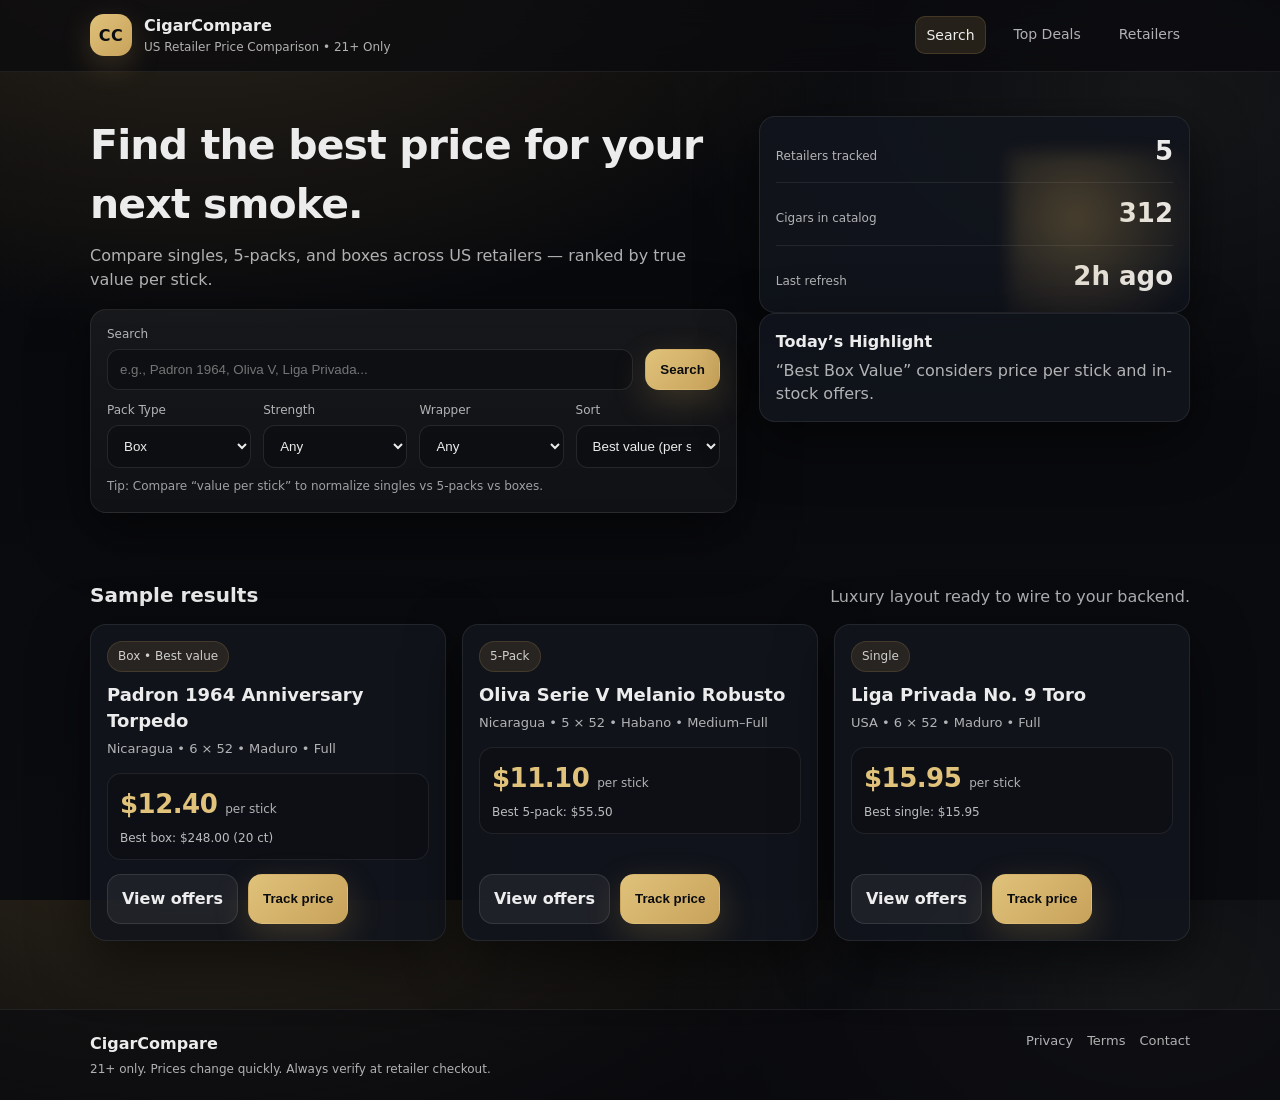
==== index.html @ f7f1624f "Add files via upload" ====
<!DOCTYPE html>
<html lang="en">
<head>
  <meta charset="UTF-8" />
  <meta name="viewport" content="width=device-width, initial-scale=1"/>
  <title>CigarCompare — Luxury Price Comparison</title>
  <link rel="stylesheet" href="cigarcompare.css">
</head>
<body>

<header class="site-header">
  <div class="container header-inner">
    <div class="brand">
      <div class="brand-mark">CC</div>
      <div class="brand-text">
        <div class="brand-name">CigarCompare</div>
        <div class="brand-tag">US Retailer Price Comparison • 21+ Only</div>
      </div>
    </div>

    <nav class="nav">
      <a href="#" class="nav-link is-active">Search</a>
      <a href="#" class="nav-link">Top Deals</a>
      <a href="#" class="nav-link">Retailers</a>
    </nav>
  </div>
</header>

<main>
  <section class="hero">
    <div class="container hero-inner">
      <div class="hero-copy">
        <h1>Find the best price for your next smoke.</h1>
        <p class="subhead">
          Compare singles, 5-packs, and boxes across US retailers — ranked by true value per stick.
        </p>

        <div class="search-panel">
          <div class="search-row">
            <div class="field">
              <label for="q">Search</label>
              <input id="q" type="text" placeholder="e.g., Padron 1964, Oliva V, Liga Privada..." />
            </div>
            <button class="btn btn-primary">Search</button>
          </div>

          <div class="filter-row">
            <div class="field">
              <label>Pack Type</label>
              <select>
                <option value="box">Box</option>
                <option value="five_pack">5 Pack</option>
                <option value="single">Single</option>
              </select>
            </div>

            <div class="field">
              <label>Strength</label>
              <select>
                <option>Any</option>
                <option>Mild</option>
                <option>Medium</option>
                <option>Full</option>
              </select>
            </div>

            <div class="field">
              <label>Wrapper</label>
              <select>
                <option>Any</option>
                <option>Maduro</option>
                <option>Connecticut</option>
                <option>Habano</option>
              </select>
            </div>

            <div class="field">
              <label>Sort</label>
              <select>
                <option>Best value (per stick)</option>
                <option>Lowest total price</option>
                <option>Most retailers</option>
              </select>
            </div>
          </div>

          <div class="micro">
            Tip: Compare “value per stick” to normalize singles vs 5-packs vs boxes.
          </div>
        </div>
      </div>

      <aside class="hero-aside">
        <div class="stat-card">
          <div class="stat">
            <div class="stat-label">Retailers tracked</div>
            <div class="stat-value">5</div>
          </div>
          <div class="divider"></div>
          <div class="stat">
            <div class="stat-label">Cigars in catalog</div>
            <div class="stat-value">312</div>
          </div>
          <div class="divider"></div>
          <div class="stat">
            <div class="stat-label">Last refresh</div>
            <div class="stat-value">2h ago</div>
          </div>
          <div class="glow"></div>
        </div>

        <div class="note-card">
          <div class="note-title">Today’s Highlight</div>
          <div class="note-text">
            “Best Box Value” considers price per stick and in-stock offers.
          </div>
        </div>
      </aside>
    </div>
  </section>

  <section class="container section">
    <div class="section-head">
      <h2>Sample results</h2>
      <p class="section-sub">Luxury layout ready to wire to your backend.</p>
    </div>

    <div class="grid">
      <article class="cigar-card">
        <div class="cigar-meta">
          <div class="badge">Box • Best value</div>
          <h3><a href="cigar.html">Padron 1964 Anniversary Torpedo</a></h3>
          <p>Nicaragua • 6 × 52 • Maduro • Full</p>
        </div>

        <div class="price-block">
          <div class="price-top">
            <div class="price">$12.40</div>
            <div class="price-unit">per stick</div>
          </div>
          <div class="price-sub">Best box: $248.00 (20 ct)</div>
        </div>

        <div class="actions">
          <a class="btn btn-ghost" href="cigar.html">View offers</a>
          <button class="btn btn-primary">Track price</button>
        </div>
      </article>

      <article class="cigar-card">
        <div class="cigar-meta">
          <div class="badge">5-Pack</div>
          <h3><a href="cigar.html">Oliva Serie V Melanio Robusto</a></h3>
          <p>Nicaragua • 5 × 52 • Habano • Medium–Full</p>
        </div>

        <div class="price-block">
          <div class="price-top">
            <div class="price">$11.10</div>
            <div class="price-unit">per stick</div>
          </div>
          <div class="price-sub">Best 5-pack: $55.50</div>
        </div>

        <div class="actions">
          <a class="btn btn-ghost" href="cigar.html">View offers</a>
          <button class="btn btn-primary">Track price</button>
        </div>
      </article>

      <article class="cigar-card">
        <div class="cigar-meta">
          <div class="badge">Single</div>
          <h3><a href="cigar.html">Liga Privada No. 9 Toro</a></h3>
          <p>USA • 6 × 52 • Maduro • Full</p>
        </div>

        <div class="price-block">
          <div class="price-top">
            <div class="price">$15.95</div>
            <div class="price-unit">per stick</div>
          </div>
          <div class="price-sub">Best single: $15.95</div>
        </div>

        <div class="actions">
          <a class="btn btn-ghost" href="cigar.html">View offers</a>
          <button class="btn btn-primary">Track price</button>
        </div>
      </article>
    </div>
  </section>
</main>

<footer class="site-footer">
  <div class="container footer-inner">
    <div class="footer-left">
      <div class="footer-brand">CigarCompare</div>
      <div class="footer-note">21+ only. Prices change quickly. Always verify at retailer checkout.</div>
    </div>
    <div class="footer-right">
      <a href="#">Privacy</a>
      <a href="#">Terms</a>
      <a href="#">Contact</a>
    </div>
  </div>
</footer>

</body>
</html>
---- cigarcompare.css ----
/* ---------- Base / Theme ---------- */
:root{
  --bg: #0b0c10;
  --panel: #101218;
  --panel-2: #0f1117;
  --card: rgba(18, 21, 29, 0.88);
  --card-border: rgba(255, 255, 255, 0.08);

  --text: rgba(255, 255, 255, 0.92);
  --muted: rgba(255, 255, 255, 0.68);
  --soft: rgba(255, 255, 255, 0.12);

  --gold: #c8a25a;
  --gold-2: #e0c27b;
  --good: #3bd67f;
  --bad: #ff6b6b;

  --radius: 16px;
  --radius-sm: 12px;
  --shadow: 0 18px 55px rgba(0,0,0,0.55);
}

*{ box-sizing:border-box; }
html,body{ height:100%; }
body{
  margin:0;
  color:var(--text);
  background:
    radial-gradient(1200px 700px at 15% -10%, rgba(200,162,90,0.20), transparent 60%),
    radial-gradient(900px 600px at 90% 10%, rgba(255,255,255,0.06), transparent 55%),
    linear-gradient(180deg, #07080b, var(--bg));
  font-family: ui-sans-serif, system-ui, -apple-system, Segoe UI, Roboto, Arial, sans-serif;
  line-height:1.45;
}

a{ color:inherit; text-decoration:none; }
a:hover{ color:var(--gold-2); }

.container{
  width:min(1100px, 92%);
  margin:0 auto;
}

.section{ padding: 38px 0; }
.section-tight{ padding: 22px 0; }
.muted{ color: var(--muted); }
.mono{ font-variant-numeric: tabular-nums; }
.gold{ color: var(--gold-2); }

/* ---------- Header ---------- */
.site-header{
  position: sticky;
  top:0;
  z-index:50;
  background: rgba(10, 11, 15, 0.72);
  backdrop-filter: blur(14px);
  border-bottom: 1px solid rgba(255,255,255,0.07);
}

.header-inner{
  display:flex;
  align-items:center;
  justify-content:space-between;
  padding: 14px 0;
}

.brand{
  display:flex;
  gap:12px;
  align-items:center;
}

.brand-mark{
  width:42px; height:42px;
  border-radius: 14px;
  display:grid; place-items:center;
  font-weight:800;
  letter-spacing:0.5px;
  color:#0b0c10;
  background: linear-gradient(135deg, var(--gold-2), var(--gold));
  box-shadow: 0 10px 30px rgba(200,162,90,0.22);
}

.brand-name{ font-weight:800; }
.brand-tag{ font-size:12px; color: var(--muted); margin-top:2px; }

.nav{ display:flex; gap:18px; }
.nav-link{
  font-size: 14px;
  color: var(--muted);
  padding: 8px 10px;
  border-radius: 10px;
}
.nav-link:hover{ background: rgba(255,255,255,0.06); color: var(--text); }
.nav-link.is-active{
  color: var(--text);
  background: rgba(200,162,90,0.14);
  border: 1px solid rgba(200,162,90,0.20);
}

/* ---------- Hero ---------- */
.hero{
  padding: 44px 0 30px;
}
.hero-inner{
  display:grid;
  grid-template-columns: 1.2fr 0.8fr;
  gap: 22px;
  align-items: start;
}

h1{
  margin:0 0 10px;
  font-size: clamp(28px, 3.2vw, 44px);
  letter-spacing: -0.02em;
}
.subhead{
  margin:0 0 18px;
  color: var(--muted);
  max-width: 60ch;
}

.search-panel{
  border-radius: var(--radius);
  background: linear-gradient(180deg, rgba(255,255,255,0.06), rgba(255,255,255,0.03));
  border: 1px solid rgba(255,255,255,0.08);
  box-shadow: var(--shadow);
  padding: 16px;
}

.search-row{
  display:flex;
  gap: 12px;
  align-items: end;
}

.field{ width:100%; }
label{
  display:block;
  font-size:12px;
  color: var(--muted);
  margin-bottom: 6px;
}

input, select{
  width:100%;
  padding: 12px 12px;
  border-radius: 12px;
  border: 1px solid rgba(255,255,255,0.10);
  background: rgba(10, 11, 15, 0.55);
  color: var(--text);
  outline: none;
}

input:focus, select:focus{
  border-color: rgba(200,162,90,0.55);
  box-shadow: 0 0 0 4px rgba(200,162,90,0.12);
}

.filter-row{
  display:grid;
  grid-template-columns: repeat(4, 1fr);
  gap: 12px;
  margin-top: 12px;
}

.micro{
  margin-top: 10px;
  font-size: 12px;
  color: rgba(255,255,255,0.60);
}

/* ---------- Buttons ---------- */
.btn{
  border: 1px solid transparent;
  border-radius: 14px;
  padding: 12px 14px;
  font-weight: 700;
  cursor: pointer;
  transition: transform .08s ease, background .15s ease, border-color .15s ease, opacity .15s ease;
  user-select:none;
}
.btn:active{ transform: translateY(1px); }

.btn-primary{
  background: linear-gradient(135deg, var(--gold-2), var(--gold));
  color: #0b0c10;
  box-shadow: 0 12px 34px rgba(200,162,90,0.22);
}
.btn-primary:hover{ filter: brightness(1.03); }

.btn-ghost{
  background: rgba(255,255,255,0.06);
  color: var(--text);
  border-color: rgba(255,255,255,0.10);
}
.btn-ghost:hover{
  border-color: rgba(200,162,90,0.35);
  background: rgba(200,162,90,0.10);
}
.btn[disabled]{
  opacity:0.55;
  cursor:not-allowed;
  filter: grayscale(0.25);
}

.btn-full{ width:100%; }

/* ---------- Aside Cards ---------- */
.stat-card, .note-card{
  position: relative;
  border-radius: var(--radius);
  background: var(--card);
  border: 1px solid var(--card-border);
  box-shadow: var(--shadow);
  padding: 16px;
  overflow:hidden;
}

.stat{
  display:flex;
  justify-content:space-between;
  align-items: baseline;
}
.stat-label{ color: var(--muted); font-size: 12px; }
.stat-value{ font-size: 26px; font-weight: 800; }

#bestPerStick{
  font-variant-numeric: tabular-nums;
  letter-spacing: -0.02em;
}

.divider{
  height:1px;
  background: rgba(255,255,255,0.08);
  margin: 12px 0;
}

.note-title{ font-weight: 800; margin-bottom: 6px; }
.note-text{ color: var(--muted); }

.glow{
  position:absolute;
  inset:auto -40px -60px auto;
  width:220px;
  height:220px;
  background: radial-gradient(circle at 30% 30%, rgba(200,162,90,0.30), transparent 60%);
  filter: blur(8px);
}

/* ---------- Section Head ---------- */
.section-head{
  display:flex;
  align-items: baseline;
  justify-content: space-between;
  gap: 16px;
  margin-bottom: 14px;
}
.section-head h2{ margin:0; font-size: 20px; }
.section-sub{ margin:0; color: var(--muted); }

/* ---------- Cards Grid ---------- */
.grid{
  display:grid;
  grid-template-columns: repeat(3, 1fr);
  gap: 16px;
}

.cigar-card{
  border-radius: var(--radius);
  background: var(--card);
  border: 1px solid var(--card-border);
  box-shadow: var(--shadow);
  padding: 16px;
  display:flex;
  flex-direction: column;
  gap: 14px;
  overflow:hidden;
}

.badge{
  display:inline-flex;
  align-items:center;
  gap: 6px;
  font-size: 12px;
  color: rgba(255,255,255,0.78);
  background: rgba(200,162,90,0.12);
  border: 1px solid rgba(200,162,90,0.18);
  padding: 6px 10px;
  border-radius: 999px;
  width: fit-content;
}

.cigar-meta h3{
  margin: 10px 0 6px;
  font-size: 18px;
}
.cigar-meta p{
  margin:0;
  color: var(--muted);
  font-size: 13px;
}

.price-block{
  border-radius: 14px;
  border: 1px solid rgba(255,255,255,0.08);
  background: rgba(0,0,0,0.18);
  padding: 12px;
}
.price-top{
  display:flex;
  align-items: baseline;
  gap: 8px;
}
.price{
  font-size: 26px;
  font-weight: 900;
  color: var(--gold-2);
  letter-spacing: -0.02em;
}
.price-unit{ color: var(--muted); font-size: 12px; }
.price-sub{ margin-top: 6px; color: rgba(255,255,255,0.72); font-size: 12px; }

.actions{
  display:flex;
  gap: 10px;
  margin-top: auto;
}

/* ---------- Detail Page ---------- */
.detail-head{
  display:grid;
  grid-template-columns: 1.2fr 0.8fr;
  gap: 16px;
  align-items:start;
}

.crumbs{
  color: rgba(255,255,255,0.60);
  font-size: 12px;
  margin-bottom: 8px;
}
.crumbs a:hover{ color: var(--gold-2); }
.crumbs span{ margin: 0 6px; opacity: .6; }

.detail-title{ margin:0 0 6px; font-size: 28px; }
.detail-sub{ margin:0 0 10px; color: var(--muted); }

.pills{ display:flex; gap: 8px; flex-wrap: wrap; }
.pill{
  font-size: 12px;
  color: rgba(255,255,255,0.78);
  border: 1px solid rgba(255,255,255,0.10);
  background: rgba(255,255,255,0.05);
  padding: 6px 10px;
  border-radius: 999px;
}

.summary-card{
  position: relative;
  border-radius: var(--radius);
  background: var(--card);
  border: 1px solid var(--card-border);
  box-shadow: var(--shadow);
  padding: 16px;
  overflow:hidden;
}
.summary-kicker{ color: var(--muted); font-size: 12px; }
.summary-price{
  font-size: 34px;
  font-weight: 900;
  color: var(--gold-2);
  margin: 6px 0 2px;
}
.summary-price span{ font-size: 14px; color: var(--muted); font-weight: 700; }
.summary-sub{ color: rgba(255,255,255,0.70); font-size: 12px; margin-bottom: 12px; }

/* ---------- Tabs ---------- */
.tabs{
  display:flex;
  gap: 10px;
  margin: 18px 0 10px;
}
.tab{
  background: rgba(255,255,255,0.06);
  border: 1px solid rgba(255,255,255,0.10);
  color: var(--text);
  padding: 10px 14px;
  border-radius: 999px;
  cursor:pointer;
  font-weight: 800;
}
.tab.is-active{
  background: rgba(200,162,90,0.16);
  border-color: rgba(200,162,90,0.28);
}

/* ---------- Card + Table ---------- */
.card{
  border-radius: var(--radius);
  background: var(--card);
  border: 1px solid var(--card-border);
  box-shadow: var(--shadow);
  padding: 14px;
}

.card-head{
  display:flex;
  justify-content: space-between;
  align-items: center;
  gap: 14px;
  padding-bottom: 10px;
  border-bottom: 1px solid rgba(255,255,255,0.08);
}
.card-head h2{ margin:0; font-size: 16px; }

.card-tools{
  display:flex;
  align-items:center;
  gap: 10px;
  flex-wrap: wrap;
}
.tool-text{ color: var(--muted); font-size: 12px; }

.select-inline{
  display:flex;
  align-items:center;
  gap: 8px;
}
.select-inline select{
  width: auto;
  padding: 10px 12px;
}

.table-wrap{ overflow:auto; margin-top: 12px; }
.lux-table{
  width:100%;
  border-collapse: collapse;
  min-width: 720px;
}

.lux-table th, .lux-table td{
  padding: 12px 10px;
  text-align:left;
  border-bottom: 1px solid rgba(255,255,255,0.07);
  vertical-align: middle;
}
.lux-table thead th{
  color: rgba(255,255,255,0.72);
  font-size: 12px;
  letter-spacing: 0.02em;
  text-transform: uppercase;
}
/* Empty state row */
.lux-table td[colspan]{
  padding: 18px 10px;
  color: rgba(255,255,255,0.70);
  text-align: center;
}
.lux-table tbody tr:hover{
  background: rgba(255,255,255,0.04);
}
.row-muted{ opacity: 0.60; }

.retailer{
  display:flex;
  gap: 10px;
  align-items:center;
}
.retailer-logo{
  width:34px;
  height:34px;
  border-radius: 12px;
  display:grid;
  place-items:center;
  font-weight: 900;
  color: #0b0c10;
  background: linear-gradient(135deg, rgba(255,255,255,0.25), rgba(200,162,90,0.35));
  border: 1px solid rgba(255,255,255,0.10);
}
.retailer-name{ font-weight: 900; }
.retailer-sub{ font-size: 12px; color: var(--muted); margin-top: 2px; }

.status{
  display:inline-flex;
  padding: 6px 10px;
  border-radius: 999px;
  font-size: 12px;
  font-weight: 900;
  border: 1px solid rgba(255,255,255,0.10);
}
.status-good{
  color: #0b0c10;
  background: rgba(59,214,127,0.95);
  border-color: rgba(59,214,127,0.25);
}
.status-bad{
  color: #0b0c10;
  background: rgba(255,107,107,0.95);
  border-color: rgba(255,107,107,0.25);
}

/* ---------- Switch ---------- */
.switch{
  position: relative;
  display:inline-block;
  width: 44px;
  height: 26px;
}
.switch input{ display:none; }
.slider{
  position:absolute; inset:0;
  background: rgba(255,255,255,0.10);
  border: 1px solid rgba(255,255,255,0.12);
  border-radius: 999px;
  cursor:pointer;
  transition: .15s ease;
}
.slider:before{
  content:"";
  position:absolute;
  height:20px; width:20px;
  left:3px; top:2px;
  background: rgba(255,255,255,0.88);
  border-radius: 50%;
  transition: .15s ease;
}
.switch input:checked + .slider{
  background: rgba(200,162,90,0.25);
  border-color: rgba(200,162,90,0.35);
}
.switch input:checked + .slider:before{
  transform: translateX(18px);
  background: linear-gradient(135deg, var(--gold-2), var(--gold));
}

/* ---------- Two Column Grid ---------- */
.grid-2{
  display:grid;
  grid-template-columns: 1fr 1fr;
  gap: 16px;
}

/* ---------- Specs ---------- */
.specs{
  display:grid;
  grid-template-columns: 1fr 1fr;
  gap: 12px;
  margin: 14px 0 0;
}
.specs div{
  border: 1px solid rgba(255,255,255,0.08);
  background: rgba(0,0,0,0.16);
  border-radius: 14px;
  padding: 10px 12px;
}
dt{ color: rgba(255,255,255,0.62); font-size: 12px; }
dd{ margin: 4px 0 0; font-weight: 900; }

/* ---------- Callout ---------- */
.callout{
  margin-top: 14px;
  border-radius: var(--radius-sm);
  border: 1px solid rgba(200,162,90,0.20);
  background: rgba(200,162,90,0.10);
  padding: 12px;
}
.callout-title{ font-weight: 900; margin-bottom: 4px; }
.callout-text{ color: rgba(255,255,255,0.72); }

/* ---------- Footer ---------- */
.site-footer{
  margin-top: 30px;
  border-top: 1px solid rgba(255,255,255,0.08);
  background: rgba(10, 11, 15, 0.62);
}
.footer-inner{
  padding: 22px 0;
  display:flex;
  justify-content: space-between;
  gap: 16px;
  flex-wrap: wrap;
}
.footer-brand{ font-weight: 900; }
.footer-note{ color: var(--muted); font-size: 12px; margin-top: 6px; }
.footer-right{ display:flex; gap: 14px; }
.footer-right a{ color: var(--muted); font-size: 13px; }
.footer-right a:hover{ color: var(--gold-2); }

/* ---------- Responsive ---------- */
@media (max-width: 940px){
  .hero-inner, .detail-head{ grid-template-columns: 1fr; }
  .grid{ grid-template-columns: 1fr; }
  .filter-row{ grid-template-columns: 1fr 1fr; }
  .grid-2{ grid-template-columns: 1fr; }
}
@media (max-width: 520px){
  .search-row{ flex-direction: column; align-items: stretch; }
  .nav{ display:none; }
  .filter-row{ grid-template-columns: 1fr; }
}
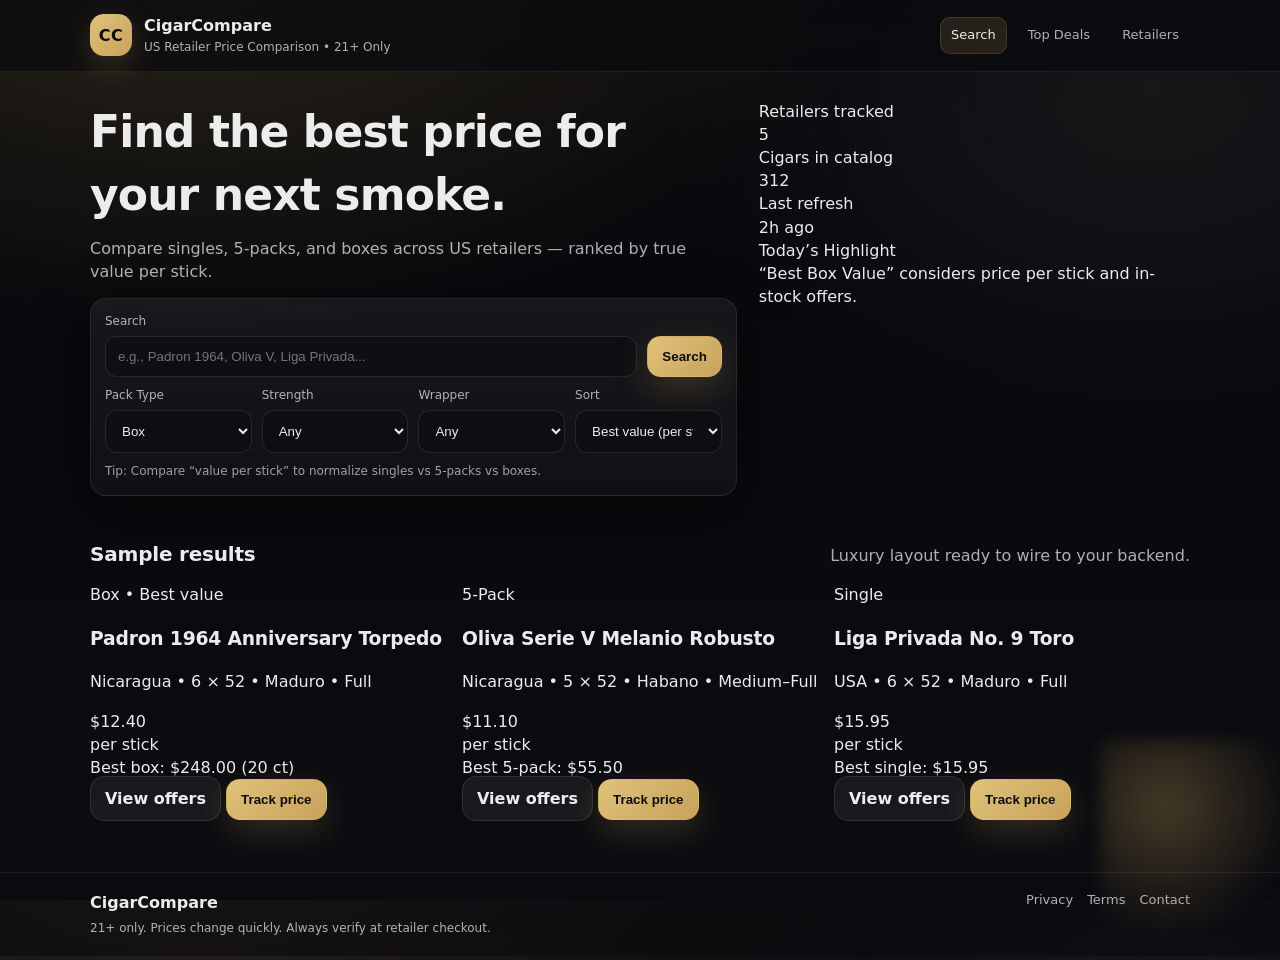
==== commit 52ebf111: "Add files via upload Adding a new mobile css file and changing the css link, as well as adding a fav" ====
--- a/index.html
+++ b/index.html
@@ -4,7 +4,8 @@
   <meta charset="UTF-8" />
   <meta name="viewport" content="width=device-width, initial-scale=1"/>
   <title>CigarCompare — Luxury Price Comparison</title>
-  <link rel="stylesheet" href="cigarcompare.css">
+  <link rel="icon" href="cigarcompareimages/5000Maduro.jpg" type="image/x-icon">
+  <link rel="stylesheet" href="cigarcomparemobile.css">
 </head>
 <body>
 
@@ -199,9 +200,9 @@
       <div class="footer-note">21+ only. Prices change quickly. Always verify at retailer checkout.</div>
     </div>
     <div class="footer-right">
-      <a href="#">Privacy</a>
-      <a href="#">Terms</a>
-      <a href="#">Contact</a>
+      <a href="privacy.html">Privacy</a>
+      <a href="terms.html">Terms</a>
+      <a href="contact.html">Contact</a>
     </div>
   </div>
 </footer>
--- a/cigarcomparemobile.css
+++ b/cigarcomparemobile.css
@@ -0,0 +1,564 @@
+/* ---------- Base / Theme (Mobile-first) ---------- */
+:root{
+  --bg: #0b0c10;
+  --panel: #101218;
+  --panel-2: #0f1117;
+  --card: rgba(18, 21, 29, 0.88);
+  --card-border: rgba(255, 255, 255, 0.08);
+
+  --text: rgba(255, 255, 255, 0.92);
+  --muted: rgba(255, 255, 255, 0.68);
+  --soft: rgba(255, 255, 255, 0.12);
+
+  --gold: #c8a25a;
+  --gold-2: #e0c27b;
+  --good: #3bd67f;
+  --bad: #ff6b6b;
+
+  --radius: 16px;
+  --radius-sm: 12px;
+  --shadow: 0 18px 55px rgba(0,0,0,0.55);
+}
+
+*{ box-sizing:border-box; }
+html,body{ height:100%; }
+body{
+  margin:0;
+  color:var(--text);
+  background:
+    radial-gradient(1200px 700px at 15% -10%, rgba(200,162,90,0.20), transparent 60%),
+    radial-gradient(900px 600px at 90% 10%, rgba(255,255,255,0.06), transparent 55%),
+    linear-gradient(180deg, #07080b, var(--bg));
+  font-family: ui-sans-serif, system-ui, -apple-system, Segoe UI, Roboto, Arial, sans-serif;
+  line-height:1.45;
+}
+
+a{ color:inherit; text-decoration:none; }
+a:hover{ color:var(--gold-2); }
+
+.container{
+  width: min(1100px, 92%);
+  margin: 0 auto;
+}
+
+/* Mobile-first spacing */
+.section{ padding: 26px 0; }
+.section-tight{ padding: 18px 0; }
+
+.muted{ color: var(--muted); }
+.mono{ font-variant-numeric: tabular-nums; }
+.gold{ color: var(--gold-2); }
+
+/* ---------- Header (Mobile-first) ---------- */
+.site-header{
+  position: sticky;
+  top:0;
+  z-index:50;
+  background: rgba(10, 11, 15, 0.72);
+  backdrop-filter: blur(14px);
+  border-bottom: 1px solid rgba(255,255,255,0.07);
+}
+
+.header-inner{
+  display:flex;
+  flex-direction: column;          /* mobile */
+  align-items:flex-start;
+  gap: 10px;
+  padding: 12px 0;
+}
+
+.brand{
+  display:flex;
+  gap:12px;
+  align-items:center;
+}
+
+.brand-mark{
+  width:42px; height:42px;
+  border-radius: 14px;
+  display:grid; place-items:center;
+  font-weight:800;
+  letter-spacing:0.5px;
+  color:#0b0c10;
+  background: linear-gradient(135deg, var(--gold-2), var(--gold));
+  box-shadow: 0 10px 30px rgba(200,162,90,0.22);
+}
+
+.brand-name{ font-weight:800; }
+.brand-tag{ font-size:12px; color: var(--muted); margin-top:2px; }
+
+/* Mobile nav becomes a wrapping pill row */
+.nav{
+  display:flex;
+  flex-wrap: wrap;
+  gap: 10px;
+  width: 100%;
+}
+.nav-link{
+  font-size: 13px;
+  color: var(--muted);
+  padding: 8px 10px;
+  border-radius: 999px;
+  background: rgba(255,255,255,0.04);
+  border: 1px solid rgba(255,255,255,0.08);
+}
+.nav-link:hover{ background: rgba(255,255,255,0.07); color: var(--text); }
+.nav-link.is-active{
+  color: var(--text);
+  background: rgba(200,162,90,0.14);
+  border-color: rgba(200,162,90,0.20);
+}
+
+/* ---------- Typography ---------- */
+h1{
+  margin:0 0 10px;
+  font-size: clamp(26px, 5.5vw, 44px);
+  letter-spacing: -0.02em;
+}
+h2, h3{ letter-spacing: -0.01em; }
+
+/* ---------- Forms / Inputs ---------- */
+.field{ width:100%; }
+label{
+  display:block;
+  font-size:12px;
+  color: var(--muted);
+  margin-bottom: 6px;
+}
+
+input, select, textarea{
+  width:100%;
+  padding: 12px 12px;
+  border-radius: 12px;
+  border: 1px solid rgba(255,255,255,0.10);
+  background: rgba(10, 11, 15, 0.55);
+  color: var(--text);
+  outline: none;
+}
+
+textarea{
+  resize: vertical;
+  min-height: 130px;
+}
+
+input:focus, select:focus, textarea:focus{
+  border-color: rgba(200,162,90,0.55);
+  box-shadow: 0 0 0 4px rgba(200,162,90,0.12);
+}
+
+/* ---------- Buttons (Touch-friendly) ---------- */
+.btn{
+  border: 1px solid transparent;
+  border-radius: 14px;
+  padding: 12px 14px;
+  font-weight: 800;
+  cursor: pointer;
+  transition: transform .08s ease, background .15s ease, border-color .15s ease, opacity .15s ease;
+  user-select:none;
+}
+.btn:active{ transform: translateY(1px); }
+
+.btn-primary{
+  background: linear-gradient(135deg, var(--gold-2), var(--gold));
+  color: #0b0c10;
+  box-shadow: 0 12px 34px rgba(200,162,90,0.22);
+}
+.btn-primary:hover{ filter: brightness(1.03); }
+
+.btn-ghost{
+  background: rgba(255,255,255,0.06);
+  color: var(--text);
+  border-color: rgba(255,255,255,0.10);
+}
+.btn-ghost:hover{
+  border-color: rgba(200,162,90,0.35);
+  background: rgba(200,162,90,0.10);
+}
+.btn[disabled]{
+  opacity:0.55;
+  cursor:not-allowed;
+  filter: grayscale(0.25);
+}
+
+.btn-full{ width:100%; }
+
+/* ---------- Card + Glow ---------- */
+.card{
+  border-radius: var(--radius);
+  background: var(--card);
+  border: 1px solid var(--card-border);
+  box-shadow: var(--shadow);
+  padding: 14px;
+}
+
+.glow{
+  position:absolute;
+  inset:auto -40px -60px auto;
+  width:220px;
+  height:220px;
+  background: radial-gradient(circle at 30% 30%, rgba(200,162,90,0.30), transparent 60%);
+  filter: blur(8px);
+}
+
+/* ---------- Section Head ---------- */
+.section-head{
+  display:flex;
+  flex-direction: column;          /* mobile */
+  gap: 6px;
+  margin-bottom: 14px;
+}
+.section-head h2{ margin:0; font-size: 20px; }
+.section-sub{ margin:0; color: var(--muted); }
+
+/* ---------- Hero (if you use it on index) ---------- */
+.hero{ padding: 28px 0 18px; }
+
+.hero-inner{
+  display:grid;
+  grid-template-columns: 1fr;      /* mobile */
+  gap: 16px;
+  align-items: start;
+}
+
+.subhead{
+  margin:0 0 14px;
+  color: var(--muted);
+  max-width: 60ch;
+}
+
+.search-panel{
+  border-radius: var(--radius);
+  background: linear-gradient(180deg, rgba(255,255,255,0.06), rgba(255,255,255,0.03));
+  border: 1px solid rgba(255,255,255,0.08);
+  box-shadow: var(--shadow);
+  padding: 14px;
+}
+
+.search-row{
+  display:flex;
+  flex-direction: column;          /* mobile */
+  gap: 10px;
+  align-items: stretch;
+}
+
+.filter-row{
+  display:grid;
+  grid-template-columns: 1fr;      /* mobile */
+  gap: 10px;
+  margin-top: 10px;
+}
+
+.micro{
+  margin-top: 10px;
+  font-size: 12px;
+  color: rgba(255,255,255,0.60);
+}
+
+/* ---------- Detail Page ---------- */
+.detail-head{
+  display:grid;
+  grid-template-columns: 1fr;      /* mobile */
+  gap: 16px;
+  align-items:start;
+}
+
+.crumbs{
+  color: rgba(255,255,255,0.60);
+  font-size: 12px;
+  margin-bottom: 8px;
+}
+.crumbs a:hover{ color: var(--gold-2); }
+.crumbs span{ margin: 0 6px; opacity: .6; }
+
+.detail-title{ margin:0 0 6px; font-size: 26px; }
+.detail-sub{ margin:0 0 10px; color: var(--muted); }
+
+.pills{ display:flex; gap: 8px; flex-wrap: wrap; }
+.pill{
+  font-size: 12px;
+  color: rgba(255,255,255,0.78);
+  border: 1px solid rgba(255,255,255,0.10);
+  background: rgba(255,255,255,0.05);
+  padding: 6px 10px;
+  border-radius: 999px;
+}
+
+/* Summary card */
+.detail-summary .summary-card{
+  position: relative;
+  overflow:hidden;
+}
+.summary-kicker{ color: var(--muted); font-size: 12px; }
+.summary-price{
+  font-size: 34px;
+  font-weight: 900;
+  color: var(--gold-2);
+  margin: 6px 0 2px;
+}
+.summary-price span{ font-size: 14px; color: var(--muted); font-weight: 800; }
+.summary-sub{ color: rgba(255,255,255,0.70); font-size: 12px; margin-bottom: 12px; }
+
+#bestPerStick{
+  font-variant-numeric: tabular-nums;
+  letter-spacing: -0.02em;
+}
+
+/* ---------- Tabs (Wrap on mobile) ---------- */
+.tabs{
+  display:flex;
+  gap: 10px;
+  margin: 16px 0 10px;
+  flex-wrap: wrap;
+}
+.tab{
+  background: rgba(255,255,255,0.06);
+  border: 1px solid rgba(255,255,255,0.10);
+  color: var(--text);
+  padding: 10px 14px;
+  border-radius: 999px;
+  cursor:pointer;
+  font-weight: 900;
+}
+.tab.is-active{
+  background: rgba(200,162,90,0.16);
+  border-color: rgba(200,162,90,0.28);
+}
+
+/* ---------- Card head tools (stack on mobile) ---------- */
+.card-head{
+  display:flex;
+  flex-direction: column;          /* mobile */
+  align-items:flex-start;
+  gap: 10px;
+  padding-bottom: 10px;
+  border-bottom: 1px solid rgba(255,255,255,0.08);
+}
+.card-head h2{ margin:0; font-size: 16px; }
+
+.card-tools{
+  display:flex;
+  align-items:center;
+  gap: 10px;
+  flex-wrap: wrap;
+}
+.tool-text{ color: var(--muted); font-size: 12px; }
+
+.select-inline{
+  display:flex;
+  align-items:center;
+  gap: 8px;
+}
+.select-inline select{
+  width: auto;
+  padding: 10px 12px;
+}
+
+/* ---------- Table (Mobile-friendly scroll) ---------- */
+.table-wrap{
+  overflow:auto;
+  margin-top: 12px;
+  -webkit-overflow-scrolling: touch;
+  border-radius: 14px;
+}
+.lux-table{
+  width:100%;
+  border-collapse: collapse;
+  min-width: 720px;               /* allows swipe horizontal on phones */
+}
+
+.lux-table th, .lux-table td{
+  padding: 12px 10px;
+  text-align:left;
+  border-bottom: 1px solid rgba(255,255,255,0.07);
+  vertical-align: middle;
+}
+.lux-table thead th{
+  color: rgba(255,255,255,0.72);
+  font-size: 12px;
+  letter-spacing: 0.02em;
+  text-transform: uppercase;
+}
+.lux-table tbody tr:hover{
+  background: rgba(255,255,255,0.04);
+}
+.row-muted{ opacity: 0.60; }
+
+.lux-table td[colspan]{
+  padding: 18px 10px;
+  color: rgba(255,255,255,0.70);
+  text-align: center;
+}
+
+/* Retailer cell */
+.retailer{
+  display:flex;
+  gap: 10px;
+  align-items:center;
+}
+.retailer-logo{
+  width:34px;
+  height:34px;
+  border-radius: 12px;
+  display:grid;
+  place-items:center;
+  font-weight: 900;
+  color: #0b0c10;
+  background: linear-gradient(135deg, rgba(255,255,255,0.25), rgba(200,162,90,0.35));
+  border: 1px solid rgba(255,255,255,0.10);
+}
+.retailer-name{ font-weight: 900; }
+.retailer-sub{ font-size: 12px; color: var(--muted); margin-top: 2px; }
+
+/* Status pills */
+.status{
+  display:inline-flex;
+  padding: 6px 10px;
+  border-radius: 999px;
+  font-size: 12px;
+  font-weight: 900;
+  border: 1px solid rgba(255,255,255,0.10);
+}
+.status-good{
+  color: #0b0c10;
+  background: rgba(59,214,127,0.95);
+  border-color: rgba(59,214,127,0.25);
+}
+.status-bad{
+  color: #0b0c10;
+  background: rgba(255,107,107,0.95);
+  border-color: rgba(255,107,107,0.25);
+}
+
+/* ---------- Switch ---------- */
+.switch{
+  position: relative;
+  display:inline-block;
+  width: 44px;
+  height: 26px;
+}
+.switch input{ display:none; }
+.slider{
+  position:absolute; inset:0;
+  background: rgba(255,255,255,0.10);
+  border: 1px solid rgba(255,255,255,0.12);
+  border-radius: 999px;
+  cursor:pointer;
+  transition: .15s ease;
+}
+.slider:before{
+  content:"";
+  position:absolute;
+  height:20px; width:20px;
+  left:3px; top:2px;
+  background: rgba(255,255,255,0.88);
+  border-radius: 50%;
+  transition: .15s ease;
+}
+.switch input:checked + .slider{
+  background: rgba(200,162,90,0.25);
+  border-color: rgba(200,162,90,0.35);
+}
+.switch input:checked + .slider:before{
+  transform: translateX(18px);
+  background: linear-gradient(135deg, var(--gold-2), var(--gold));
+}
+
+/* ---------- Layout grids ---------- */
+/* Mobile-first: one column */
+.grid{ display:grid; grid-template-columns: 1fr; gap: 16px; }
+.grid-2{ display:grid; grid-template-columns: 1fr; gap: 16px; }
+
+/* ---------- Specs ---------- */
+.specs{
+  display:grid;
+  grid-template-columns: 1fr;      /* mobile */
+  gap: 12px;
+  margin: 14px 0 0;
+}
+.specs div{
+  border: 1px solid rgba(255,255,255,0.08);
+  background: rgba(0,0,0,0.16);
+  border-radius: 14px;
+  padding: 10px 12px;
+}
+dt{ color: rgba(255,255,255,0.62); font-size: 12px; }
+dd{ margin: 4px 0 0; font-weight: 900; }
+
+/* ---------- Callout ---------- */
+.callout{
+  margin-top: 14px;
+  border-radius: var(--radius-sm);
+  border: 1px solid rgba(200,162,90,0.20);
+  background: rgba(200,162,90,0.10);
+  padding: 12px;
+}
+.callout-title{ font-weight: 900; margin-bottom: 4px; }
+.callout-text{ color: rgba(255,255,255,0.72); }
+
+/* ---------- Footer ---------- */
+.site-footer{
+  margin-top: 26px;
+  border-top: 1px solid rgba(255,255,255,0.08);
+  background: rgba(10, 11, 15, 0.62);
+}
+.footer-inner{
+  padding: 18px 0;
+  display:flex;
+  flex-direction: column;          /* mobile */
+  justify-content: space-between;
+  gap: 12px;
+  flex-wrap: wrap;
+}
+.footer-brand{ font-weight: 900; }
+.footer-note{ color: var(--muted); font-size: 12px; margin-top: 6px; }
+.footer-right{ display:flex; gap: 14px; flex-wrap: wrap; }
+.footer-right a{ color: var(--muted); font-size: 13px; }
+.footer-right a:hover{ color: var(--gold-2); }
+
+/* =========================================================
+   BREAKPOINTS (scale up)
+   ========================================================= */
+
+/* >= 640px */
+@media (min-width: 640px){
+  .filter-row{ grid-template-columns: 1fr 1fr; }
+  .specs{ grid-template-columns: 1fr 1fr; }
+  .section-head{ flex-direction: row; align-items: baseline; justify-content: space-between; }
+}
+
+/* >= 900px */
+@media (min-width: 900px){
+  .header-inner{
+    flex-direction: row;
+    align-items: center;
+    justify-content: space-between;
+    gap: 14px;
+    padding: 14px 0;
+  }
+
+  .nav{
+    width: auto;
+    background: none;
+    border: none;
+  }
+
+  .nav-link{
+    background: transparent;
+    border: 1px solid transparent;
+    border-radius: 10px;
+    padding: 8px 10px;
+  }
+  .nav-link:hover{ background: rgba(255,255,255,0.06); }
+
+  .hero-inner{ grid-template-columns: 1.2fr 0.8fr; gap: 22px; }
+  .search-row{ flex-direction: row; align-items: end; }
+  .filter-row{ grid-template-columns: repeat(4, 1fr); }
+
+  .detail-head{ grid-template-columns: 1.2fr 0.8fr; }
+  .card-head{ flex-direction: row; align-items: center; justify-content: space-between; }
+
+  .grid{ grid-template-columns: repeat(3, 1fr); }
+  .grid-2{ grid-template-columns: 1fr 1fr; }
+
+  .footer-inner{ flex-direction: row; align-items: flex-start; }
+}
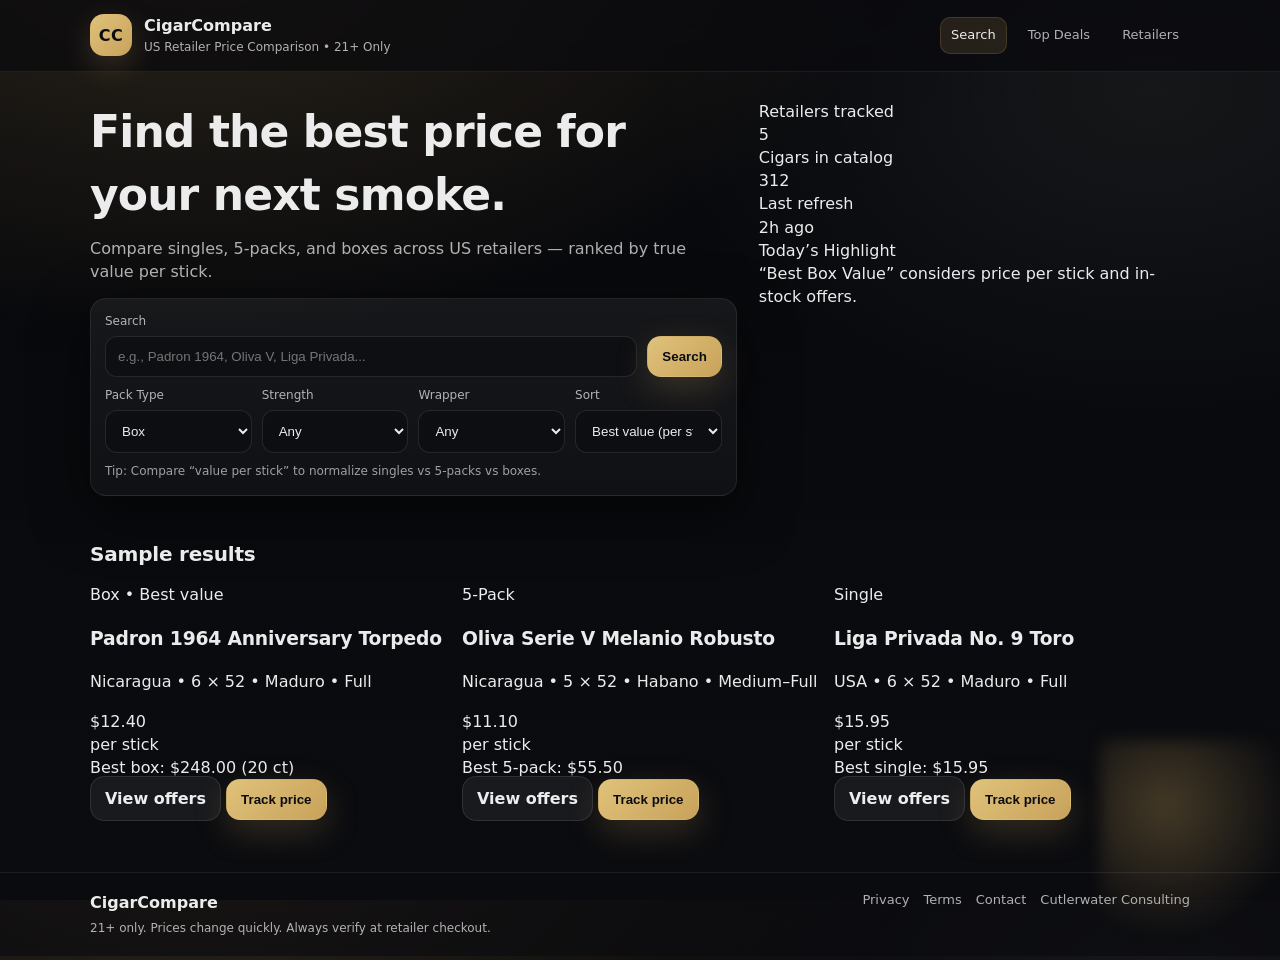
==== commit 7d630f19: "Add files via upload" ====
--- a/index.html
+++ b/index.html
@@ -123,7 +123,7 @@
   <section class="container section">
     <div class="section-head">
       <h2>Sample results</h2>
-      <p class="section-sub">Luxury layout ready to wire to your backend.</p>
+      <p class="section-sub"></p>
     </div>
 
     <div class="grid">
@@ -203,6 +203,7 @@
       <a href="privacy.html">Privacy</a>
       <a href="terms.html">Terms</a>
       <a href="contact.html">Contact</a>
+      <a href="">Cutlerwater Consulting</a>
     </div>
   </div>
 </footer>
